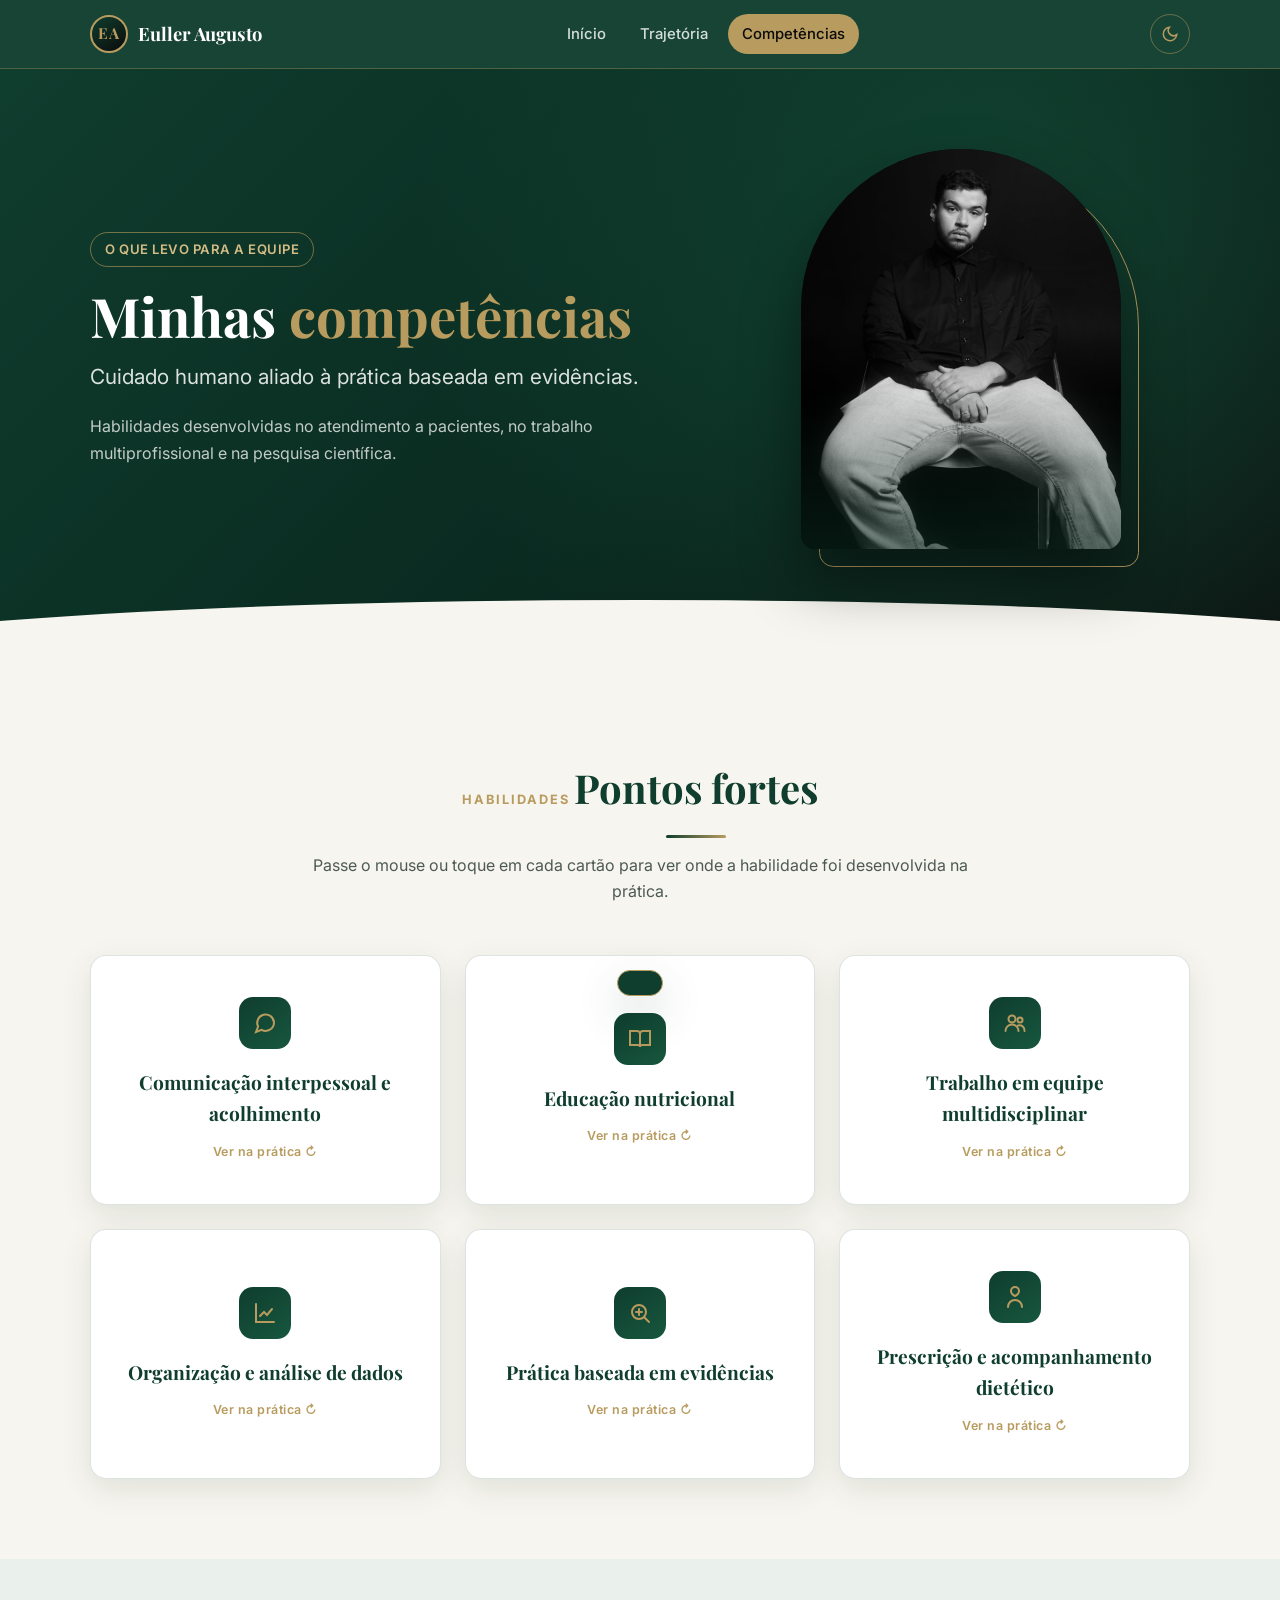
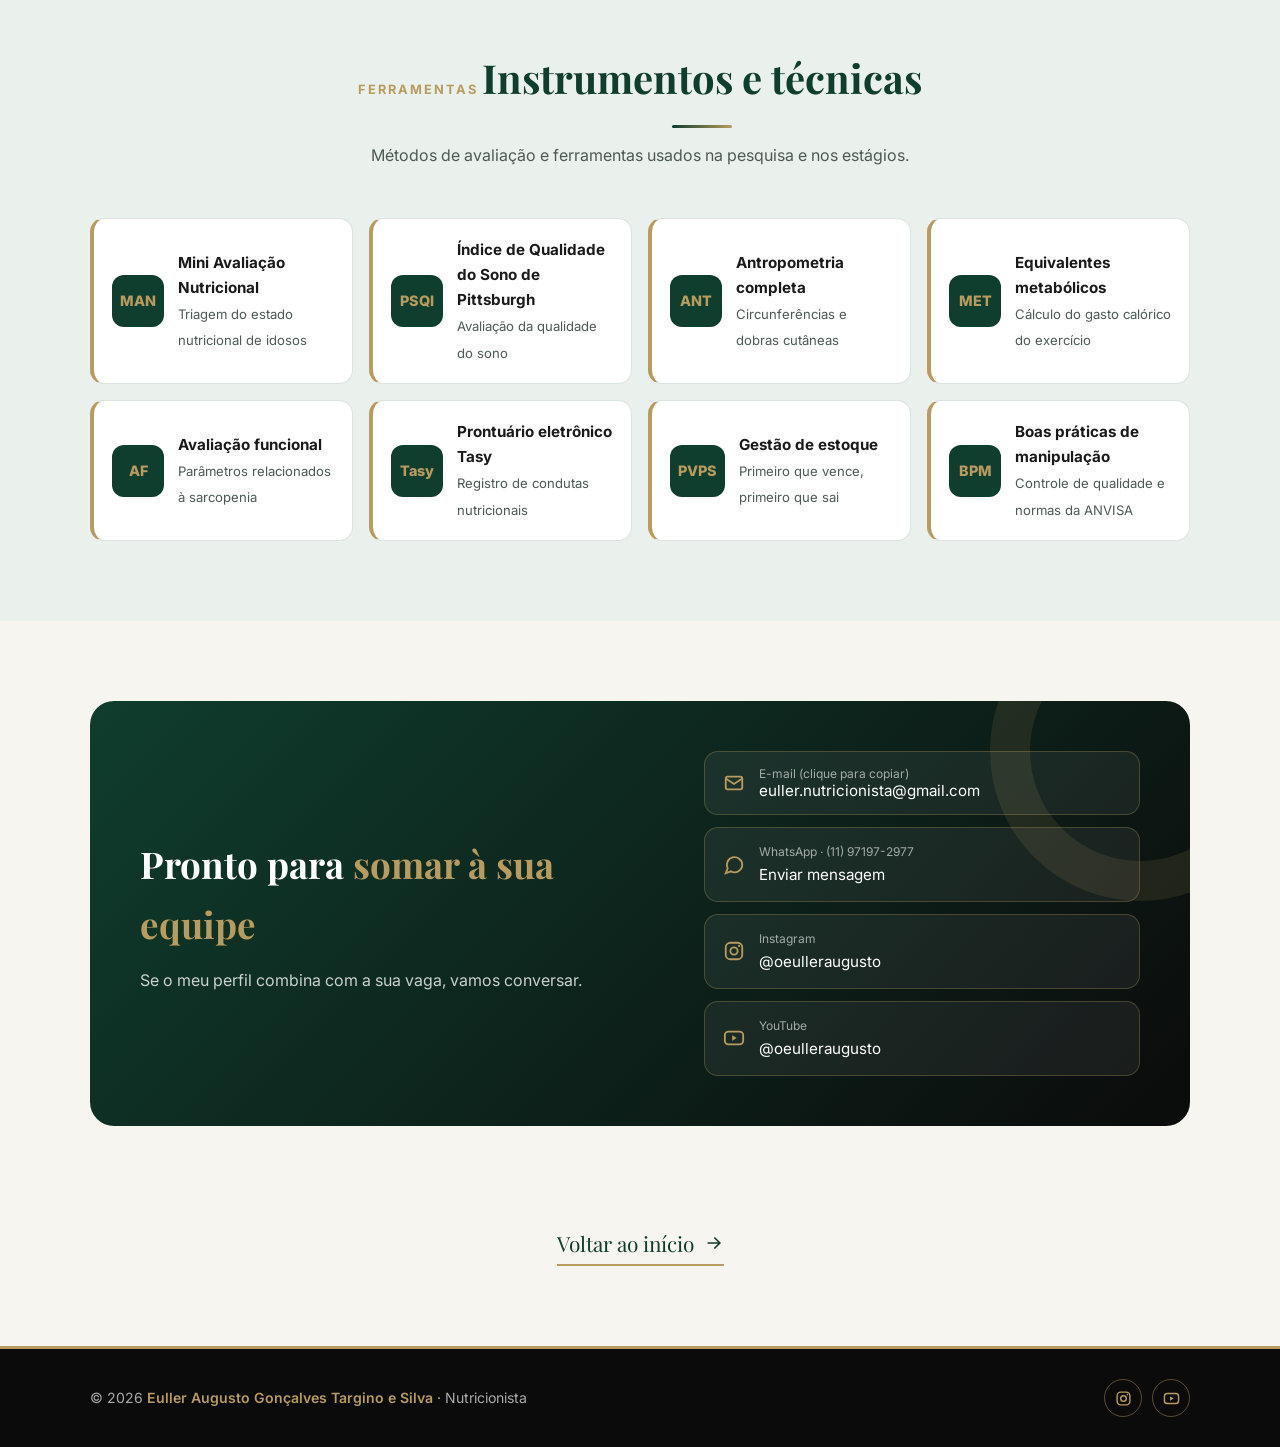
==== competencias.html @ 9a09b6b8 "versão1" ====
<!DOCTYPE html>
<html lang="pt-BR">
<head>
  <meta charset="UTF-8">
  <meta name="viewport" content="width=device-width, initial-scale=1.0, viewport-fit=cover">
  <title>Competências | Euller Augusto</title>
  <meta name="description" content="Habilidades, instrumentos e técnicas de avaliação nutricional de Euller Augusto, nutricionista.">
  <link rel="preconnect" href="https://fonts.googleapis.com">
  <link rel="preconnect" href="https://fonts.gstatic.com" crossorigin>
  <link href="https://fonts.googleapis.com/css2?family=Inter:wght@400;500;600;700;800&family=Playfair+Display:ital,wght@0,600;0,700;1,500&display=swap" rel="stylesheet">
  <link rel="stylesheet" href="style.css">
  <script src="script.js"></script>
</head>
<body data-pagina="competencias.html">
  <div class="progresso"></div>

  <!-- Navegação -->
  <header class="nav">
    <div class="container nav__conteudo">
      <a href="index.html" class="nav__marca">
        <div class="monograma">EA</div>
        <span>Euller Augusto</span>
      </a>
      <nav class="nav__links" aria-label="Páginas do currículo">
        <a href="index.html">Início</a>
        <a href="trajetoria.html">Trajetória</a>
        <a href="competencias.html">Competências</a>
      </nav>
      <div class="nav__acoes">
        <button class="botao-icone" data-tema aria-label="Alternar tema"></button>
        <button class="botao-icone menu-toggle" aria-label="Abrir menu" aria-expanded="false">
          <svg viewBox="0 0 24 24" fill="none" stroke="currentColor" stroke-width="2" stroke-linecap="round"><path d="M4 6h16M4 12h16M4 18h16"/></svg>
        </button>
      </div>
    </div>
  </header>

  <main>
    <section class="hero hero--interno">
      <div class="container hero__grade">
        <div>
          <span class="selo">O que levo para a equipe</span>
          <h1>Minhas <span>competências</span></h1>
          <p class="hero__cargo">Cuidado humano aliado à prática baseada em evidências.</p>
          <p class="hero__descricao">Habilidades desenvolvidas no atendimento a pacientes, no trabalho multiprofissional e na pesquisa científica.</p>
        </div>
        <div class="hero__visual">
          <div class="foto" data-inclinar>
            <img src="img/euller-competencias.jpg" alt="Retrato em preto e branco de Euller Augusto sentado, de camisa social" width="960" height="1200">
          </div>
        </div>
      </div>
    </section>

    <!-- Habilidades -->
    <section class="secao">
      <div class="container">
        <div class="secao__cabecalho revelar">
          <span class="secao__rotulo">Habilidades</span>
          <h2 class="secao__titulo">Pontos fortes</h2>
          <p class="secao__descricao">Passe o mouse ou toque em cada cartão para ver onde a habilidade foi desenvolvida na prática.</p>
        </div>

        <div class="grade-3">
          <div class="flip revelar">
            <div class="flip__interno">
              <div class="flip__face flip__frente">
                <div class="icone-redondo">
                  <svg viewBox="0 0 24 24" fill="none" stroke="currentColor" stroke-width="2" stroke-linecap="round"><path d="M21 11.5a8.4 8.4 0 0 1-12.4 7.4L3 21l2.1-5.4A8.4 8.4 0 1 1 21 11.5z"/></svg>
                </div>
                <h3>Comunicação interpessoal e acolhimento</h3>
                <span class="flip__dica">Ver na prática ↻</span>
              </div>
              <div class="flip__face flip__verso">
                <h4>Na prática</h4>
                <p>Atendimento voluntário a idosos em situação de vulnerabilidade e acompanhamento de pacientes nos estágios clínico, esportivo e de saúde coletiva.</p>
              </div>
            </div>
          </div>

          <div class="flip revelar" data-atraso="1">
            <div class="flip__interno">
              <div class="flip__face flip__frente">
                <div class="icone-redondo">
                  <svg viewBox="0 0 24 24" fill="none" stroke="currentColor" stroke-width="2" stroke-linecap="round"><path d="M2 4h7a3 3 0 0 1 3 3v13a2 2 0 0 0-2-2H2zM22 4h-7a3 3 0 0 0-3 3v13a2 2 0 0 1 2-2h8z"/></svg>
                </div>
                <h3>Educação nutricional</h3>
                <span class="flip__dica">Ver na prática ↻</span>
              </div>
              <div class="flip__face flip__verso">
                <h4>Na prática</h4>
                <p>Produção e apresentação de oficinas educativas para pacientes e colaboradores da Casa PROMOVE.</p>
              </div>
            </div>
          </div>

          <div class="flip revelar" data-atraso="2">
            <div class="flip__interno">
              <div class="flip__face flip__frente">
                <div class="icone-redondo">
                  <svg viewBox="0 0 24 24" fill="none" stroke="currentColor" stroke-width="2" stroke-linecap="round"><circle cx="9" cy="8" r="3.5"/><circle cx="17" cy="9" r="2.5"/><path d="M2.5 20a6.5 6.5 0 0 1 13 0M15 14.5a5 5 0 0 1 6.5 5.5"/></svg>
                </div>
                <h3>Trabalho em equipe multidisciplinar</h3>
                <span class="flip__dica">Ver na prática ↻</span>
              </div>
              <div class="flip__face flip__verso">
                <h4>Na prática</h4>
                <p>Visitas multiprofissionais no Hospital São Camilo e apresentações em congressos multiprofissionais.</p>
              </div>
            </div>
          </div>

          <div class="flip revelar">
            <div class="flip__interno">
              <div class="flip__face flip__frente">
                <div class="icone-redondo">
                  <svg viewBox="0 0 24 24" fill="none" stroke="currentColor" stroke-width="2" stroke-linecap="round"><path d="M3 3v18h18"/><path d="M7 15l4-4 3 3 5-6"/></svg>
                </div>
                <h3>Organização e análise de dados</h3>
                <span class="flip__dica">Ver na prática ↻</span>
              </div>
              <div class="flip__face flip__verso">
                <h4>Na prática</h4>
                <p>Coleta, organização e interpretação de dados clínicos e nutricionais na iniciação científica, além do registro de condutas na plataforma Tasy.</p>
              </div>
            </div>
          </div>

          <div class="flip revelar" data-atraso="1">
            <div class="flip__interno">
              <div class="flip__face flip__frente">
                <div class="icone-redondo">
                  <svg viewBox="0 0 24 24" fill="none" stroke="currentColor" stroke-width="2" stroke-linecap="round"><circle cx="11" cy="11" r="7"/><path d="M21 21l-4.3-4.3M8 11h6M11 8v6"/></svg>
                </div>
                <h3>Prática baseada em evidências</h3>
                <span class="flip__dica">Ver na prática ↻</span>
              </div>
              <div class="flip__face flip__verso">
                <h4>Na prática</h4>
                <p>Pesquisa sobre sarcopenia, sono e vitamina D, além de 45 horas de cursos de emagrecimento baseado em evidências.</p>
              </div>
            </div>
          </div>

          <div class="flip revelar" data-atraso="2">
            <div class="flip__interno">
              <div class="flip__face flip__frente">
                <div class="icone-redondo">
                  <svg viewBox="0 0 24 24" fill="none" stroke="currentColor" stroke-width="2" stroke-linecap="round"><path d="M12 2a4 4 0 0 1 4 4c0 3-4 5-4 5s-4-2-4-5a4 4 0 0 1 4-4z"/><path d="M5 22c0-4 3-7 7-7s7 3 7 7"/></svg>
                </div>
                <h3>Prescrição e acompanhamento dietético</h3>
                <span class="flip__dica">Ver na prática ↻</span>
              </div>
              <div class="flip__face flip__verso">
                <h4>Na prática</h4>
                <p>Prescrição dietética completa na nutrição esportiva e na saúde coletiva, e prescrição de suplementos na nutrição clínica.</p>
              </div>
            </div>
          </div>
        </div>
      </div>
    </section>

    <!-- Instrumentos e técnicas -->
    <section class="secao secao--alt">
      <div class="container">
        <div class="secao__cabecalho revelar">
          <span class="secao__rotulo">Ferramentas</span>
          <h2 class="secao__titulo">Instrumentos e técnicas</h2>
          <p class="secao__descricao">Métodos de avaliação e ferramentas usados na pesquisa e nos estágios.</p>
        </div>

        <div class="tecnicas">
          <div class="tecnica revelar">
            <span class="tecnica__sigla">MAN</span>
            <div><strong>Mini Avaliação Nutricional</strong><small>Triagem do estado nutricional de idosos</small></div>
          </div>
          <div class="tecnica revelar" data-atraso="1">
            <span class="tecnica__sigla">PSQI</span>
            <div><strong>Índice de Qualidade do Sono de Pittsburgh</strong><small>Avaliação da qualidade do sono</small></div>
          </div>
          <div class="tecnica revelar" data-atraso="2">
            <span class="tecnica__sigla">ANT</span>
            <div><strong>Antropometria completa</strong><small>Circunferências e dobras cutâneas</small></div>
          </div>
          <div class="tecnica revelar">
            <span class="tecnica__sigla">MET</span>
            <div><strong>Equivalentes metabólicos</strong><small>Cálculo do gasto calórico do exercício</small></div>
          </div>
          <div class="tecnica revelar" data-atraso="1">
            <span class="tecnica__sigla">AF</span>
            <div><strong>Avaliação funcional</strong><small>Parâmetros relacionados à sarcopenia</small></div>
          </div>
          <div class="tecnica revelar" data-atraso="2">
            <span class="tecnica__sigla">Tasy</span>
            <div><strong>Prontuário eletrônico Tasy</strong><small>Registro de condutas nutricionais</small></div>
          </div>
          <div class="tecnica revelar">
            <span class="tecnica__sigla">PVPS</span>
            <div><strong>Gestão de estoque</strong><small>Primeiro que vence, primeiro que sai</small></div>
          </div>
          <div class="tecnica revelar" data-atraso="1">
            <span class="tecnica__sigla">BPM</span>
            <div><strong>Boas práticas de manipulação</strong><small>Controle de qualidade e normas da ANVISA</small></div>
          </div>
        </div>
      </div>
    </section>

    <!-- Contato final -->
    <section class="secao">
      <div class="container">
        <div class="contato revelar">
          <div>
            <h2>Pronto para <span>somar à sua equipe</span></h2>
            <p>Se o meu perfil combina com a sua vaga, vamos conversar.</p>
          </div>
          <div class="contato__lista">
            <button class="contato__item" data-copiar="euller.nutricionista@gmail.com" data-rotulo="E-mail">
              <svg viewBox="0 0 24 24" fill="none" stroke="currentColor" stroke-width="2"><rect x="3" y="5" width="18" height="14" rx="2"/><path d="M3 7l9 6 9-6"/></svg>
              <span><small>E-mail (clique para copiar)</small>euller.nutricionista@gmail.com</span>
            </button>
            <a class="contato__item" href="https://wa.me/5511971972977" target="_blank" rel="noopener">
              <svg viewBox="0 0 24 24" fill="none" stroke="currentColor" stroke-width="2"><path d="M21 11.5a8.4 8.4 0 0 1-12.4 7.4L3 21l2.1-5.4A8.4 8.4 0 1 1 21 11.5z"/></svg>
              <span><small>WhatsApp · (11) 97197-2977</small>Enviar mensagem</span>
            </a>
            <a class="contato__item" href="https://www.instagram.com/oeulleraugusto/" target="_blank" rel="noopener">
              <svg viewBox="0 0 24 24" fill="none" stroke="currentColor" stroke-width="2"><rect x="3" y="3" width="18" height="18" rx="5"/><circle cx="12" cy="12" r="4"/><circle cx="17.5" cy="6.5" r="1.2" fill="currentColor" stroke="none"/></svg>
              <span><small>Instagram</small>@oeulleraugusto</span>
            </a>
            <a class="contato__item" href="https://www.youtube.com/@oeulleraugusto" target="_blank" rel="noopener">
              <svg viewBox="0 0 24 24" fill="none" stroke="currentColor" stroke-width="2"><rect x="2" y="5" width="20" height="14" rx="4"/><path d="M10 9l5 3-5 3z" fill="currentColor" stroke="none"/></svg>
              <span><small>YouTube</small>@oeulleraugusto</span>
            </a>
          </div>
        </div>
      </div>
    </section>

    <div class="proxima">
      <a href="index.html">Voltar ao início
        <svg viewBox="0 0 24 24" fill="none" stroke="currentColor" stroke-width="2" stroke-linecap="round"><path d="M5 12h14M13 6l6 6-6 6"/></svg>
      </a>
    </div>
  </main>

  <footer class="rodape">
    <div class="container rodape__conteudo">
      <span>© 2026 <strong>Euller Augusto Gonçalves Targino e Silva</strong> · Nutricionista</span>
      <span class="rodape__redes">
        <a href="https://www.instagram.com/oeulleraugusto/" target="_blank" rel="noopener" aria-label="Instagram"><svg viewBox="0 0 24 24" fill="none" stroke="currentColor" stroke-width="2"><rect x="3" y="3" width="18" height="18" rx="5"/><circle cx="12" cy="12" r="4"/><circle cx="17.5" cy="6.5" r="1.2" fill="currentColor" stroke="none"/></svg></a>
        <a href="https://www.youtube.com/@oeulleraugusto" target="_blank" rel="noopener" aria-label="YouTube"><svg viewBox="0 0 24 24" fill="none" stroke="currentColor" stroke-width="2"><rect x="2" y="5" width="20" height="14" rx="4"/><path d="M10 9l5 3-5 3z" fill="currentColor" stroke="none"/></svg></a>
      </span>
    </div>
  </footer>

  <button class="topo" aria-label="Voltar ao topo">
    <svg viewBox="0 0 24 24" fill="none" stroke="currentColor" stroke-width="2.5" stroke-linecap="round"><path d="M12 19V5M6 11l6-6 6 6"/></svg>
  </button>
  <div class="toast" role="status" aria-live="polite"></div>
</body>
</html>
---- style.css ----
/* ==========================================================
   Currículo – Euller Augusto | Nutricionista
   Paleta: verde escuro, branco, preto e dourado
   ========================================================== */

:root {
  --verde: #0f3d2e;
  --verde-profundo: #0a2a20;
  --verde-medio: #17573f;
  --verde-claro: #eaf0ec;
  --dourado: #b89b5e;
  --dourado-claro: #d4bc85;
  --preto: #0b0b0b;
  --branco: #ffffff;

  --bg: #f7f5ef;
  --bg-alt: #ffffff;
  --texto: #1a1a1a;
  --texto-suave: #4d5a54;
  --borda: rgba(15, 61, 46, 0.14);
  --card: #ffffff;
  --sombra: 0 10px 30px rgba(15, 61, 46, 0.10);
  --sombra-forte: 0 18px 45px rgba(15, 61, 46, 0.20);

  /* cores que mudam com o tema */
  --titulo: #0f3d2e;
  --destaque: #0f3d2e;
  --numero: #0f3d2e;
  --rede-texto: #0f3d2e;
  --rede-icone: #0f3d2e;
  --ok-bg: rgba(15, 61, 46, 0.12);
  --ok-fg: #0f3d2e;
  --andamento-fg: #7a6331;

  --raio: 16px;
  --fonte-titulo: "Playfair Display", Georgia, serif;
  --fonte-texto: "Inter", system-ui, -apple-system, "Segoe UI", sans-serif;
  --transicao: 0.35s cubic-bezier(0.4, 0, 0.2, 1);
}

/* Tema escuro pela preferência do sistema (quando ninguém escolheu um tema) */
@media (prefers-color-scheme: dark) {
  :root:not([data-theme="light"]) {
    --bg: #0b0b0b;
    --bg-alt: #111614;
    --texto: #f2f2f0;
    --texto-suave: #b7c2bc;
    --borda: rgba(184, 155, 94, 0.22);
    --card: #121a17;
    --verde-claro: #16241f;
    --sombra: 0 10px 30px rgba(0, 0, 0, 0.45);
    --sombra-forte: 0 18px 45px rgba(0, 0, 0, 0.6);
    --titulo: #ffffff;
    --destaque: #d4bc85;
    --numero: #b89b5e;
    --rede-texto: #f2f2f0;
    --rede-icone: #d4bc85;
    --ok-bg: rgba(74, 222, 128, 0.12);
    --ok-fg: #86efac;
    --andamento-fg: #d4bc85;
    color-scheme: dark;
  }
}

/* Tema escuro escolhido no botão (mesmos valores) */
:root[data-theme="dark"] {
  --bg: #0b0b0b;
  --bg-alt: #111614;
  --texto: #f2f2f0;
  --texto-suave: #b7c2bc;
  --borda: rgba(184, 155, 94, 0.22);
  --card: #121a17;
  --verde-claro: #16241f;
  --sombra: 0 10px 30px rgba(0, 0, 0, 0.45);
  --sombra-forte: 0 18px 45px rgba(0, 0, 0, 0.6);
  --titulo: #ffffff;
  --destaque: #d4bc85;
  --numero: #b89b5e;
  --rede-texto: #f2f2f0;
  --rede-icone: #d4bc85;
  --ok-bg: rgba(74, 222, 128, 0.12);
  --ok-fg: #86efac;
  --andamento-fg: #d4bc85;
  color-scheme: dark;
}

*,
*::before,
*::after {
  box-sizing: border-box;
  margin: 0;
  padding: 0;
}

html {
  scroll-behavior: smooth;
}

body {
  font-family: var(--fonte-texto);
  background: var(--bg);
  color: var(--texto);
  line-height: 1.65;
  overflow-x: hidden;
  transition: background var(--transicao), color var(--transicao);
  animation: entrarPagina 0.6s ease;
}

body.saindo {
  animation: sairPagina 0.35s ease forwards;
}

/* Entrada suave sem esconder o conteúdo */
@keyframes entrarPagina {
  from { transform: translateY(10px); }
  to   { transform: none; }
}

@keyframes sairPagina {
  to { opacity: 0; transform: translateY(-12px); }
}

a { color: inherit; text-decoration: none; }
ul { list-style: none; }

.container {
  width: min(1100px, 100% - 32px);
  margin-inline: auto;
}

/* ---------- Barra de progresso de rolagem ---------- */
.progresso {
  position: fixed;
  top: 0;
  left: 0;
  height: 3px;
  width: 0;
  background: linear-gradient(90deg, var(--dourado), var(--dourado-claro));
  z-index: 1001;
}

/* ---------- Navegação ---------- */
.nav {
  position: sticky;
  top: env(safe-area-inset-top, 0px);
  z-index: 1000;
  background: rgba(15, 61, 46, 0.96);
  backdrop-filter: blur(10px);
  border-bottom: 1px solid rgba(184, 155, 94, 0.35);
  transition: box-shadow var(--transicao);
}

.nav.rolando { box-shadow: 0 6px 24px rgba(0, 0, 0, 0.25); }

.nav__conteudo {
  display: flex;
  align-items: center;
  justify-content: space-between;
  height: 68px;
}

.nav__marca {
  display: flex;
  align-items: center;
  gap: 10px;
  color: var(--branco);
  font-family: var(--fonte-titulo);
  font-size: 1.15rem;
  font-weight: 700;
}

.nav__marca .monograma {
  width: 38px;
  height: 38px;
  font-size: 0.95rem;
}

.nav__links {
  display: flex;
  gap: 6px;
  align-items: center;
}

.nav__links a {
  position: relative;
  color: rgba(255, 255, 255, 0.82);
  padding: 8px 14px;
  border-radius: 999px;
  font-size: 0.93rem;
  font-weight: 500;
  transition: color var(--transicao), background var(--transicao);
}

.nav__links a:hover { color: var(--branco); background: rgba(255, 255, 255, 0.08); }

.nav__links a.ativo {
  color: var(--preto);
  background: var(--dourado);
}

.nav__acoes { display: flex; align-items: center; gap: 8px; }

.botao-icone {
  width: 40px;
  height: 40px;
  border-radius: 50%;
  border: 1px solid rgba(184, 155, 94, 0.5);
  background: transparent;
  color: var(--dourado);
  cursor: pointer;
  display: grid;
  place-items: center;
  transition: background var(--transicao), transform var(--transicao);
}

.botao-icone:hover { background: rgba(184, 155, 94, 0.15); transform: rotate(15deg); }
.botao-icone svg { width: 18px; height: 18px; }

.menu-toggle { display: none; }

/* ---------- Monograma (substitui foto) ---------- */
.monograma {
  display: grid;
  place-items: center;
  border-radius: 50%;
  background: linear-gradient(145deg, var(--verde), var(--preto));
  color: var(--dourado);
  border: 2px solid var(--dourado);
  font-family: var(--fonte-titulo);
  font-weight: 700;
  letter-spacing: 1px;
}

/* ---------- Hero ---------- */
.hero {
  position: relative;
  background:
    radial-gradient(circle at 80% 30%, rgba(23, 87, 63, 0.55), transparent 55%),
    linear-gradient(135deg, var(--verde) 0%, var(--verde-profundo) 55%, var(--preto) 100%);
  color: var(--branco);
  padding: 80px 0 120px;
  overflow: hidden;
}

.hero::after {
  content: "";
  position: absolute;
  inset: auto 0 -1px 0;
  height: 70px;
  background: var(--bg);
  clip-path: ellipse(70% 100% at 50% 100%);
  transition: background var(--transicao);
}

.hero__grade {
  display: grid;
  grid-template-columns: 1.4fr 1fr;
  align-items: center;
  gap: 48px;
  position: relative;
  z-index: 1;
}

.selo {
  display: inline-flex;
  align-items: center;
  gap: 8px;
  padding: 6px 14px;
  border: 1px solid rgba(184, 155, 94, 0.6);
  border-radius: 999px;
  color: var(--dourado-claro);
  font-size: 0.82rem;
  font-weight: 600;
  letter-spacing: 0.5px;
  text-transform: uppercase;
}

.selo .ponto {
  width: 8px;
  height: 8px;
  border-radius: 50%;
  background: #4ade80;
  box-shadow: 0 0 0 0 rgba(74, 222, 128, 0.7);
  animation: pulsar 2s infinite;
}

@keyframes pulsar {
  0%   { box-shadow: 0 0 0 0 rgba(74, 222, 128, 0.7); }
  70%  { box-shadow: 0 0 0 10px rgba(74, 222, 128, 0); }
  100% { box-shadow: 0 0 0 0 rgba(74, 222, 128, 0); }
}

.hero h1 {
  font-family: var(--fonte-titulo);
  font-size: clamp(2.1rem, 5vw, 3.4rem);
  line-height: 1.15;
  margin: 18px 0 12px;
}

.hero h1 span { color: var(--dourado); }

.hero__cargo {
  font-size: clamp(1.05rem, 2.2vw, 1.3rem);
  color: rgba(255, 255, 255, 0.85);
  min-height: 1.8em;
}

.digitando {
  color: var(--dourado-claro);
  font-weight: 600;
  border-right: 2px solid var(--dourado);
  padding-right: 4px;
  animation: cursor 0.8s step-end infinite;
}

@keyframes cursor { 50% { border-color: transparent; } }

.hero__local {
  display: flex;
  align-items: center;
  gap: 8px;
  margin-top: 14px;
  color: rgba(255, 255, 255, 0.7);
  font-size: 0.95rem;
}

.hero__local svg { width: 16px; height: 16px; color: var(--dourado); }

.hero__botoes {
  display: flex;
  flex-wrap: wrap;
  gap: 12px;
  margin-top: 30px;
}

.botao {
  display: inline-flex;
  align-items: center;
  gap: 8px;
  padding: 13px 24px;
  border-radius: 999px;
  font-weight: 600;
  font-size: 0.95rem;
  cursor: pointer;
  border: 2px solid transparent;
  transition: transform var(--transicao), box-shadow var(--transicao), background var(--transicao), color var(--transicao);
  font-family: inherit;
}

.botao svg { width: 18px; height: 18px; }

.botao--dourado {
  background: var(--dourado);
  color: var(--preto);
}

.botao--dourado:hover {
  transform: translateY(-3px);
  box-shadow: 0 10px 25px rgba(184, 155, 94, 0.45);
  background: var(--dourado-claro);
}

.botao--contorno {
  border-color: rgba(255, 255, 255, 0.6);
  color: var(--branco);
  background: transparent;
}

.botao--contorno:hover {
  border-color: var(--dourado);
  color: var(--dourado);
  transform: translateY(-3px);
}

.botao--verde {
  background: var(--verde);
  color: var(--branco);
}

.botao--verde:hover {
  background: var(--verde-medio);
  transform: translateY(-3px);
  box-shadow: var(--sombra-forte);
}

.hero__visual {
  display: grid;
  place-items: center;
  position: relative;
}

/* ---------- Fotos ---------- */
.foto {
  position: relative;
  width: min(100%, 380px);
  aspect-ratio: 4 / 5;
  transform-style: preserve-3d;
  transition: transform 0.25s ease-out;
}

/* Moldura deslocada atrás da foto */
.foto::before {
  content: "";
  position: absolute;
  inset: 0;
  transform: translate(18px, 18px);
  border: 1px solid var(--dourado);
  border-radius: 200px 200px 18px 18px;
  transition: transform var(--transicao);
}

.foto:hover::before { transform: translate(10px, 10px); }

.foto img {
  position: relative;
  display: block;
  width: 100%;
  height: 100%;
  object-fit: cover;
  object-position: center top;
  border-radius: 200px 200px 18px 18px;
  box-shadow: 0 30px 60px rgba(0, 0, 0, 0.45);
  background: var(--preto);
}

/* Degradê verde sutil na base da foto */
.foto::after {
  content: "";
  position: absolute;
  inset: 0;
  border-radius: 200px 200px 18px 18px;
  background: linear-gradient(180deg, transparent 60%, rgba(10, 42, 32, 0.55) 100%);
  pointer-events: none;
}

.foto__selo {
  position: absolute;
  z-index: 2;
  display: flex;
  align-items: center;
  gap: 10px;
  padding: 10px 14px;
  border-radius: 12px;
  background: rgba(255, 255, 255, 0.96);
  color: var(--verde);
  font-size: 0.8rem;
  font-weight: 600;
  line-height: 1.3;
  box-shadow: 0 12px 30px rgba(0, 0, 0, 0.3);
  animation: flutuar 6s ease-in-out infinite;
  text-align: left;
}

.foto__selo strong { display: block; font-size: 0.88rem; color: var(--preto); }

.foto__selo-icone {
  width: 34px;
  height: 34px;
  border-radius: 10px;
  background: var(--verde);
  color: var(--dourado-claro);
  display: grid;
  place-items: center;
  flex-shrink: 0;
}

.foto__selo-icone svg { width: 18px; height: 18px; }

.foto__selo--a { left: -34px; bottom: 70px; }
.foto__selo--b { right: -26px; top: 70px; animation-delay: -3s; }

@keyframes flutuar {
  0%, 100% { transform: translateY(0); }
  50% { transform: translateY(-10px); }
}

/* ---------- Redes sociais ---------- */
.redes {
  display: flex;
  flex-wrap: wrap;
  gap: 10px;
  margin-top: 22px;
}

.rede {
  display: inline-flex;
  align-items: center;
  gap: 8px;
  padding: 8px 16px 8px 8px;
  border-radius: 999px;
  border: 1px solid rgba(255, 255, 255, 0.22);
  color: var(--branco);
  font-size: 0.88rem;
  font-weight: 600;
  transition: background var(--transicao), border-color var(--transicao), transform var(--transicao);
}

.rede__icone {
  width: 32px;
  height: 32px;
  border-radius: 50%;
  display: grid;
  place-items: center;
  background: rgba(255, 255, 255, 0.1);
  transition: background var(--transicao), color var(--transicao);
}

.rede__icone svg { width: 17px; height: 17px; }

.rede:hover {
  transform: translateY(-3px);
  border-color: var(--dourado);
  background: rgba(255, 255, 255, 0.06);
}

.rede:hover .rede__icone { background: var(--dourado); color: var(--preto); }

/* Versão para fundos claros */
.redes--claro .rede { color: var(--verde); border-color: var(--borda); background: var(--card); }
.redes--claro .rede__icone { background: var(--verde-claro); color: var(--verde); }
.redes--claro .rede { color: var(--rede-texto); }
.redes--claro .rede__icone { color: var(--rede-icone); }

/* ---------- Sobre (foto + texto) ---------- */
.sobre {
  display: grid;
  grid-template-columns: 0.9fr 1.3fr;
  gap: 60px;
  align-items: center;
}

.sobre .foto { width: min(100%, 400px); margin-inline: auto; }

.sobre__texto p {
  color: var(--texto-suave);
  margin-bottom: 16px;
  font-size: 1.02rem;
}

.sobre__texto p strong { color: var(--texto); }

.sobre__texto .secao__rotulo { display: block; margin-bottom: 6px; }

.titulo-esquerda {
  font-family: var(--fonte-titulo);
  font-size: clamp(1.8rem, 4vw, 2.4rem);
  color: var(--verde);
  line-height: 1.2;
  margin-bottom: 20px;
}

.titulo-esquerda { color: var(--titulo); }

/* ---------- Hero das páginas internas ---------- */
.hero--interno .hero__grade { grid-template-columns: 1.3fr 1fr; }
.hero--interno .foto { width: min(100%, 320px); }
.hero--interno p.hero__descricao { color: rgba(255, 255, 255, 0.75); margin-top: 16px; max-width: 520px; }

/* ---------- Seções ---------- */
.secao { padding: 80px 0; }
.secao--alt { background: var(--verde-claro); transition: background var(--transicao); }

.secao__cabecalho {
  text-align: center;
  max-width: 680px;
  margin: 0 auto 50px;
}

.secao__rotulo {
  color: var(--dourado);
  font-weight: 700;
  font-size: 0.8rem;
  letter-spacing: 2px;
  text-transform: uppercase;
}

.secao__titulo {
  font-family: var(--fonte-titulo);
  font-size: clamp(1.8rem, 4vw, 2.5rem);
  color: var(--verde);
  margin-top: 6px;
  position: relative;
  display: inline-block;
}

.secao__titulo { color: var(--titulo); }

.secao__titulo::after {
  content: "";
  display: block;
  width: 60px;
  height: 3px;
  margin: 14px auto 0;
  background: linear-gradient(90deg, var(--verde), var(--dourado));
  border-radius: 3px;
}

.secao__descricao {
  color: var(--texto-suave);
  margin-top: 14px;
}

/* ---------- Cards genéricos ---------- */
.card {
  background: var(--card);
  border: 1px solid var(--borda);
  border-radius: var(--raio);
  padding: 30px;
  box-shadow: var(--sombra);
  transition: transform var(--transicao), box-shadow var(--transicao), border-color var(--transicao), background var(--transicao);
}

.card:hover {
  transform: translateY(-6px);
  box-shadow: var(--sombra-forte);
  border-color: var(--dourado);
}

.card h3 {
  font-family: var(--fonte-titulo);
  color: var(--verde);
  font-size: 1.35rem;
  margin-bottom: 12px;
}

.card h3 { color: var(--destaque); }

.card p { color: var(--texto-suave); }

.icone-redondo {
  width: 52px;
  height: 52px;
  border-radius: 14px;
  display: grid;
  place-items: center;
  background: linear-gradient(145deg, var(--verde), var(--verde-medio));
  color: var(--dourado);
  margin-bottom: 18px;
}

.icone-redondo svg { width: 24px; height: 24px; }

.grade-2 {
  display: grid;
  grid-template-columns: repeat(2, 1fr);
  gap: 24px;
}

.grade-3 {
  display: grid;
  grid-template-columns: repeat(3, 1fr);
  gap: 24px;
}

/* ---------- Números (contadores) ---------- */
.numeros {
  display: grid;
  grid-template-columns: repeat(4, 1fr);
  gap: 20px;
  margin-top: -60px;
  position: relative;
  z-index: 2;
}

.numero {
  background: var(--card);
  border: 1px solid var(--borda);
  border-top: 3px solid var(--dourado);
  border-radius: var(--raio);
  padding: 26px 18px;
  text-align: center;
  box-shadow: var(--sombra);
  transition: transform var(--transicao), background var(--transicao);
}

.numero:hover { transform: translateY(-6px); }

.numero__valor {
  font-family: var(--fonte-titulo);
  font-size: 2.4rem;
  font-weight: 700;
  color: var(--verde);
  line-height: 1;
}

.numero__valor { color: var(--numero); }

.numero__valor small { font-size: 1.2rem; color: var(--dourado); }

.numero__rotulo {
  margin-top: 8px;
  color: var(--texto-suave);
  font-size: 0.9rem;
}

/* ---------- Áreas de interesse (chips) ---------- */
.chips {
  display: flex;
  flex-wrap: wrap;
  gap: 10px;
  margin-top: 20px;
}

.chip {
  padding: 7px 16px;
  border-radius: 999px;
  border: 1px solid var(--dourado);
  color: var(--verde);
  font-size: 0.88rem;
  font-weight: 600;
  background: rgba(184, 155, 94, 0.08);
  transition: background var(--transicao), color var(--transicao), transform var(--transicao);
  cursor: default;
}

.chip { color: var(--destaque); }

.chip:hover {
  background: var(--dourado);
  color: var(--preto);
  transform: scale(1.06);
}

/* ---------- Contato ---------- */
.contato {
  background: linear-gradient(135deg, var(--verde), var(--preto));
  color: var(--branco);
  border-radius: 24px;
  padding: 50px;
  display: grid;
  grid-template-columns: 1.2fr 1fr;
  gap: 40px;
  align-items: center;
  position: relative;
  overflow: hidden;
}

.contato::before {
  content: "";
  position: absolute;
  width: 300px;
  height: 300px;
  right: -100px;
  top: -100px;
  border-radius: 50%;
  border: 40px solid rgba(184, 155, 94, 0.12);
}

.contato h2 {
  font-family: var(--fonte-titulo);
  font-size: clamp(1.7rem, 3.5vw, 2.3rem);
  margin-bottom: 12px;
}

.contato h2 span { color: var(--dourado); }
.contato p { color: rgba(255, 255, 255, 0.78); }

.contato__lista { display: grid; gap: 12px; position: relative; z-index: 1; }

.contato__item {
  display: flex;
  align-items: center;
  gap: 14px;
  padding: 14px 18px;
  border-radius: 14px;
  background: rgba(255, 255, 255, 0.06);
  border: 1px solid rgba(184, 155, 94, 0.3);
  cursor: pointer;
  transition: background var(--transicao), transform var(--transicao), border-color var(--transicao);
  color: var(--branco);
  font-family: inherit;
  font-size: 0.95rem;
  text-align: left;
  width: 100%;
  min-width: 0;
}

.contato__item:hover {
  background: rgba(184, 155, 94, 0.15);
  border-color: var(--dourado);
  transform: translateX(6px);
}

.contato__item svg { width: 22px; height: 22px; color: var(--dourado); flex-shrink: 0; }
.contato__item small { display: block; color: rgba(255, 255, 255, 0.6); font-size: 0.75rem; }
.contato__item span { overflow-wrap: anywhere; }

/* ---------- Linha do tempo ---------- */
.linha-tempo {
  position: relative;
  max-width: 900px;
  margin: 0 auto;
}

.linha-tempo::before {
  content: "";
  position: absolute;
  left: 50%;
  top: 0;
  bottom: 0;
  width: 3px;
  transform: translateX(-50%);
  background: var(--borda);
  border-radius: 3px;
}

.linha-tempo__preenchimento {
  position: absolute;
  left: 50%;
  top: 0;
  width: 3px;
  height: 0;
  transform: translateX(-50%);
  background: linear-gradient(var(--verde), var(--dourado));
  border-radius: 3px;
}

.evento {
  position: relative;
  width: 50%;
  padding: 0 40px 40px 0;
}

.evento.direita { margin-left: 50%; padding: 0 0 40px 40px; }

.evento__marcador {
  position: absolute;
  top: 26px;
  right: -11px;
  width: 22px;
  height: 22px;
  border-radius: 50%;
  background: var(--bg);
  border: 4px solid var(--dourado);
  z-index: 1;
  transition: background var(--transicao), transform var(--transicao);
}

.evento.direita .evento__marcador { right: auto; left: -11px; }
.evento:hover .evento__marcador { background: var(--dourado); transform: scale(1.25); }

.evento .card { padding: 24px; cursor: pointer; }

.evento__topo {
  display: flex;
  justify-content: space-between;
  align-items: flex-start;
  gap: 12px;
}

.evento__tag {
  display: inline-block;
  padding: 3px 12px;
  border-radius: 999px;
  background: var(--verde);
  color: var(--dourado-claro);
  font-size: 0.75rem;
  font-weight: 700;
  letter-spacing: 0.5px;
  text-transform: uppercase;
  margin-bottom: 10px;
}

.evento h3 { font-size: 1.2rem; margin-bottom: 4px; }

.evento__local {
  color: var(--texto-suave);
  font-size: 0.9rem;
  font-weight: 500;
}

.evento__seta {
  flex-shrink: 0;
  width: 32px;
  height: 32px;
  border-radius: 50%;
  border: 1px solid var(--dourado);
  color: var(--dourado);
  display: grid;
  place-items: center;
  transition: transform var(--transicao), background var(--transicao), color var(--transicao);
}

.evento__seta svg { width: 16px; height: 16px; }

.evento.aberto .evento__seta {
  transform: rotate(180deg);
  background: var(--dourado);
  color: var(--preto);
}

.evento__detalhes {
  display: grid;
  grid-template-rows: 0fr;
  transition: grid-template-rows 0.45s ease;
}

.evento.aberto .evento__detalhes { grid-template-rows: 1fr; }

.evento__detalhes > div { overflow: hidden; }

.evento__detalhes ul { padding-top: 16px; display: grid; gap: 8px; }

.evento__detalhes li {
  position: relative;
  padding-left: 22px;
  color: var(--texto-suave);
  font-size: 0.93rem;
}

.evento__detalhes li::before {
  content: "";
  position: absolute;
  left: 0;
  top: 0.6em;
  width: 8px;
  height: 8px;
  border-radius: 2px;
  background: var(--dourado);
  transform: rotate(45deg);
}

/* ---------- Filtros ---------- */
.filtros {
  display: flex;
  flex-wrap: wrap;
  justify-content: center;
  gap: 10px;
  margin-bottom: 40px;
}

.filtro {
  padding: 9px 20px;
  border-radius: 999px;
  border: 1px solid var(--borda);
  background: var(--card);
  color: var(--texto);
  font-family: inherit;
  font-weight: 600;
  font-size: 0.9rem;
  cursor: pointer;
  transition: all var(--transicao);
}

.filtro:hover { border-color: var(--dourado); }

.filtro.ativo {
  background: var(--verde);
  color: var(--dourado-claro);
  border-color: var(--verde);
}

.evento.oculto { display: none; }

/* ---------- Formação / cursos ---------- */
.formacao__status {
  display: inline-flex;
  align-items: center;
  gap: 6px;
  margin-top: 14px;
  padding: 4px 12px;
  border-radius: 999px;
  font-size: 0.8rem;
  font-weight: 700;
}

.formacao__status--ok { background: var(--ok-bg); color: var(--ok-fg); }
.formacao__status--andamento { background: rgba(184, 155, 94, 0.18); color: var(--andamento-fg); }



.curso {
  display: flex;
  gap: 20px;
  align-items: center;
}

.curso__horas {
  flex-shrink: 0;
  width: 84px;
  height: 84px;
  border-radius: 50%;
  display: grid;
  place-items: center;
  text-align: center;
  font-family: var(--fonte-titulo);
  font-weight: 700;
  font-size: 1.6rem;
  color: var(--dourado);
  background: conic-gradient(var(--dourado) var(--pct, 0%), var(--borda) 0);
  position: relative;
  line-height: 1;
}

.curso__horas::before {
  content: "";
  position: absolute;
  inset: 6px;
  border-radius: 50%;
  background: var(--card);
}

.curso__horas span { position: relative; }
.curso__horas small { display: block; font-size: 0.7rem; font-family: var(--fonte-texto); color: var(--texto-suave); }

.curso h3 { font-size: 1.1rem; margin-bottom: 6px; }
.curso p { font-size: 0.9rem; }

/* ---------- Competências (cartões que viram) ---------- */
.flip {
  perspective: 1200px;
  min-height: 250px;
  cursor: pointer;
}

.flip__interno {
  position: relative;
  width: 100%;
  height: 100%;
  min-height: 250px;
  transition: transform 0.7s cubic-bezier(0.4, 0.2, 0.2, 1);
  transform-style: preserve-3d;
}

.flip.virado .flip__interno { transform: rotateY(180deg); }

@media (hover: hover) {
  .flip:hover .flip__interno { transform: rotateY(180deg); }
}

.flip__face {
  position: absolute;
  inset: 0;
  backface-visibility: hidden;
  -webkit-backface-visibility: hidden;
  border-radius: var(--raio);
  padding: 28px;
  display: flex;
  flex-direction: column;
  justify-content: center;
}

.flip__frente {
  background: var(--card);
  border: 1px solid var(--borda);
  box-shadow: var(--sombra);
  align-items: center;
  text-align: center;
}

.flip__frente h3 {
  font-family: var(--fonte-titulo);
  color: var(--verde);
  font-size: 1.2rem;
}

.flip__frente h3 { color: var(--destaque); }

.flip__frente .icone-redondo { margin-inline: auto; }

.flip__dica {
  margin-top: 12px;
  font-size: 0.78rem;
  color: var(--dourado);
  font-weight: 600;
  letter-spacing: 0.5px;
}

.flip__verso {
  background: linear-gradient(145deg, var(--verde), var(--preto));
  color: var(--branco);
  transform: rotateY(180deg);
  border: 1px solid var(--dourado);
}

.flip__verso h4 {
  color: var(--dourado);
  font-family: var(--fonte-titulo);
  font-size: 1.05rem;
  margin-bottom: 10px;
}

.flip__verso p { font-size: 0.9rem; color: rgba(255, 255, 255, 0.85); }

/* ---------- Instrumentos / técnicas ---------- */
.tecnicas {
  display: grid;
  grid-template-columns: repeat(auto-fit, minmax(220px, 1fr));
  gap: 16px;
}

.tecnica {
  display: flex;
  align-items: center;
  gap: 14px;
  padding: 18px;
  border-radius: 14px;
  background: var(--card);
  border: 1px solid var(--borda);
  border-left: 4px solid var(--dourado);
  transition: transform var(--transicao), box-shadow var(--transicao), background var(--transicao);
  position: relative;
}

.tecnica:hover { transform: translateX(6px); box-shadow: var(--sombra); }

.tecnica__sigla {
  flex-shrink: 0;
  min-width: 52px;
  height: 52px;
  padding: 0 8px;
  border-radius: 12px;
  display: grid;
  place-items: center;
  background: var(--verde);
  color: var(--dourado);
  font-weight: 800;
  font-size: 0.9rem;
}

.tecnica strong { display: block; font-size: 0.95rem; }
.tecnica small { color: var(--texto-suave); font-size: 0.82rem; }

/* ---------- Citação / objetivo ---------- */
.citacao {
  position: relative;
  max-width: 820px;
  margin: 0 auto;
  text-align: center;
  font-family: var(--fonte-titulo);
  font-size: clamp(1.2rem, 2.6vw, 1.6rem);
  font-style: italic;
  line-height: 1.6;
  color: var(--verde);
}

.citacao { color: var(--titulo); }

.citacao::before {
  content: "\201C";
  display: block;
  font-size: 5rem;
  line-height: 0.6;
  color: var(--dourado);
  margin-bottom: 10px;
}

/* ---------- Próxima página ---------- */
.proxima {
  text-align: center;
  padding: 20px 0 80px;
}

.proxima a {
  display: inline-flex;
  align-items: center;
  gap: 10px;
  font-family: var(--fonte-titulo);
  font-size: 1.3rem;
  color: var(--verde);
  border-bottom: 2px solid var(--dourado);
  padding-bottom: 4px;
  transition: gap var(--transicao), color var(--transicao);
}

.proxima a { color: var(--destaque); }
.proxima a:hover { gap: 18px; }
.proxima svg { width: 20px; height: 20px; }

/* ---------- Rodapé ---------- */
.rodape {
  background: var(--preto);
  color: rgba(255, 255, 255, 0.65);
  padding: 30px 0;
  text-align: center;
  font-size: 0.88rem;
  border-top: 3px solid var(--dourado);
}

.rodape strong { color: var(--dourado); font-weight: 600; }

.rodape__conteudo {
  display: flex;
  flex-wrap: wrap;
  align-items: center;
  justify-content: space-between;
  gap: 14px;
}

.rodape__redes { display: flex; gap: 10px; margin-inline: auto 0; }

.rodape__redes a {
  width: 38px;
  height: 38px;
  border-radius: 50%;
  border: 1px solid rgba(184, 155, 94, 0.45);
  color: var(--dourado);
  display: grid;
  place-items: center;
  transition: background var(--transicao), color var(--transicao), transform var(--transicao);
}

.rodape__redes a:hover { background: var(--dourado); color: var(--preto); transform: translateY(-3px); }
.rodape__redes svg { width: 17px; height: 17px; }

@media (max-width: 720px) {
  .rodape__conteudo { flex-direction: column; justify-content: center; }
  .rodape__redes { margin-inline: auto; }
}

/* ---------- Toast ---------- */
.toast {
  position: fixed;
  bottom: 24px;
  left: 50%;
  transform: translate(-50%, 120px);
  background: var(--verde);
  color: var(--branco);
  border: 1px solid var(--dourado);
  padding: 12px 22px;
  border-radius: 999px;
  font-weight: 600;
  font-size: 0.92rem;
  box-shadow: var(--sombra-forte);
  z-index: 2000;
  transition: transform 0.4s cubic-bezier(0.2, 1.4, 0.4, 1);
  max-width: calc(100% - 32px);
  text-align: center;
}

.toast.visivel { transform: translate(-50%, 0); }

/* ---------- Voltar ao topo ---------- */
.topo {
  position: fixed;
  right: 20px;
  bottom: 20px;
  width: 48px;
  height: 48px;
  border-radius: 50%;
  border: none;
  background: var(--dourado);
  color: var(--preto);
  cursor: pointer;
  display: grid;
  place-items: center;
  box-shadow: var(--sombra-forte);
  opacity: 0;
  pointer-events: none;
  transform: translateY(20px);
  transition: opacity var(--transicao), transform var(--transicao);
  z-index: 999;
}

.topo.visivel { opacity: 1; pointer-events: auto; transform: none; }
.topo:hover { transform: translateY(-4px); }
.topo svg { width: 20px; height: 20px; }

/* ---------- Animação ao rolar ---------- */
.revelar { opacity: 1; }



.revelar[data-atraso="1"] { transition-delay: 0.1s; }
.revelar[data-atraso="2"] { transition-delay: 0.2s; }
.revelar[data-atraso="3"] { transition-delay: 0.3s; }
.revelar[data-atraso="4"] { transition-delay: 0.4s; }

@media (prefers-reduced-motion: reduce) {
  *, *::before, *::after {
    animation-duration: 0.01ms !important;
    animation-iteration-count: 1 !important;
    transition-duration: 0.01ms !important;
  }
  .revelar { opacity: 1; transform: none; }
}

/* ---------- Responsivo ---------- */
@media (max-width: 900px) {
  .hero__grade { grid-template-columns: 1fr; text-align: center; }
  .hero__visual { order: -1; margin-bottom: 20px; }
  .hero__botoes, .hero__local, .redes { justify-content: center; }
  .hero--interno .hero__grade { grid-template-columns: 1fr; }
  .hero--interno p.hero__descricao { margin-inline: auto; }
  .hero .foto { width: min(78%, 300px); }
  .foto__selo--a { left: -14px; bottom: 40px; }
  .foto__selo--b { right: -14px; top: 40px; }
  .sobre { grid-template-columns: 1fr; gap: 50px; }
  .sobre .foto { width: min(85%, 360px); }
  .numeros { grid-template-columns: repeat(2, 1fr); }
  .grade-3 { grid-template-columns: repeat(2, 1fr); }
  .contato { grid-template-columns: 1fr; padding: 36px 24px; }

  .linha-tempo::before,
  .linha-tempo__preenchimento { left: 11px; transform: none; }
  .evento, .evento.direita { width: 100%; margin-left: 0; padding: 0 0 30px 40px; }
  .evento__marcador, .evento.direita .evento__marcador { left: 0; right: auto; }
}

@media (max-width: 720px) {
  .menu-toggle { display: grid; }

  .nav__links {
    position: absolute;
    top: 68px;
    left: 0;
    right: 0;
    flex-direction: column;
    gap: 4px;
    padding: 16px;
    background: rgba(15, 61, 46, 0.98);
    border-bottom: 1px solid rgba(184, 155, 94, 0.35);
    transform: translateY(-10px);
    opacity: 0;
    pointer-events: none;
    transition: opacity var(--transicao), transform var(--transicao);
  }

  .nav__links.aberto { opacity: 1; transform: none; pointer-events: auto; }
  .nav__links a { width: 100%; text-align: center; padding: 12px; }

  .grade-2, .grade-3 { grid-template-columns: 1fr; }
  .secao { padding: 60px 0; }
  .hero { padding: 60px 0 100px; }
  .card { padding: 22px; }
  .curso { flex-direction: column; text-align: center; }
}

@media (max-width: 420px) {
  .numeros { grid-template-columns: 1fr 1fr; gap: 12px; }
  .numero { padding: 20px 10px; }
  .numero__valor { font-size: 1.9rem; }
  .nav__marca span { display: none; }
  .foto__selo { font-size: 0.72rem; padding: 8px 10px; }
  .foto__selo strong { font-size: 0.78rem; }
  .foto__selo-icone { display: none; }
}

/* ---------- Impressão ---------- */
@media print {
  .nav, .progresso, .topo, .toast, .hero__botoes, .proxima, .filtros, .redes, .foto__selo { display: none !important; }
  body { opacity: 1; animation: none; background: #fff; color: #000; }
  .revelar { opacity: 1 !important; transform: none !important; }
  .hero { padding: 30px 0; }
  .hero::after { display: none; }
  .evento__detalhes { grid-template-rows: 1fr !important; }
  .card, .numero { box-shadow: none; break-inside: avoid; }
}
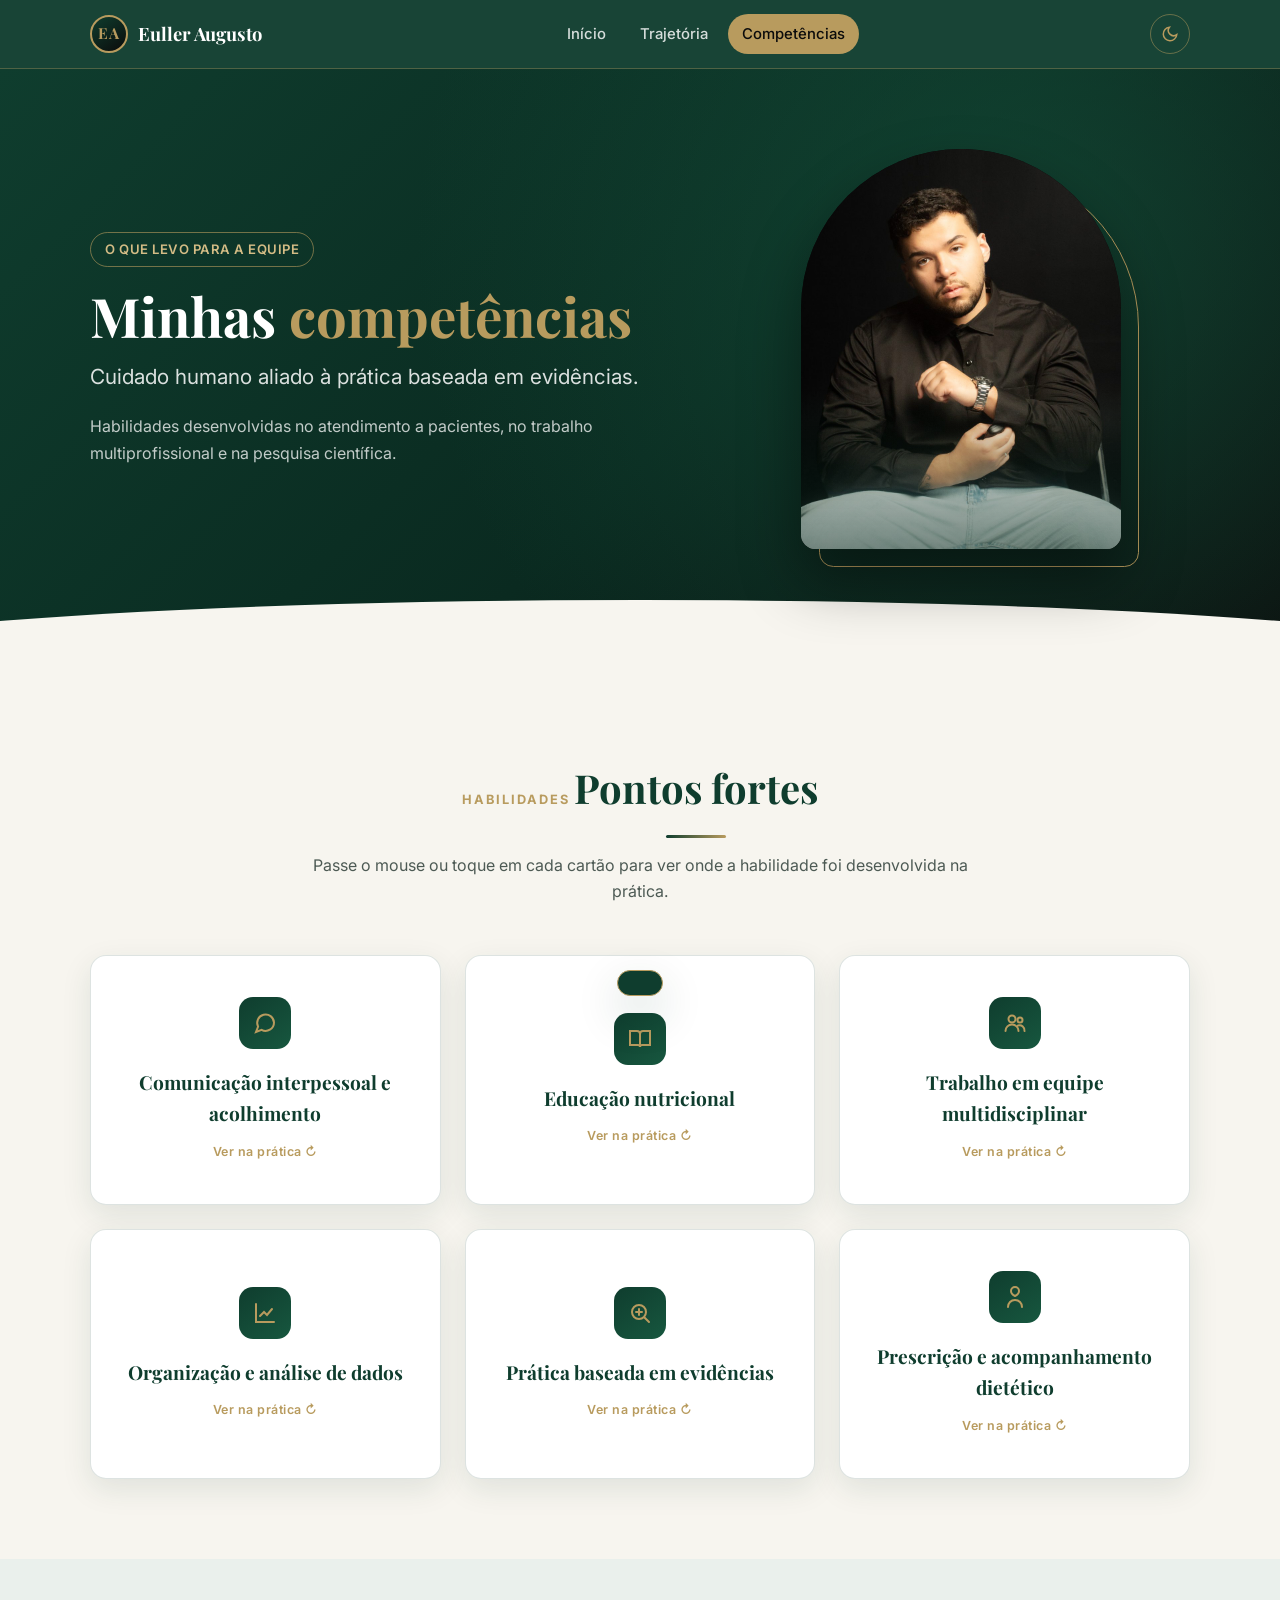
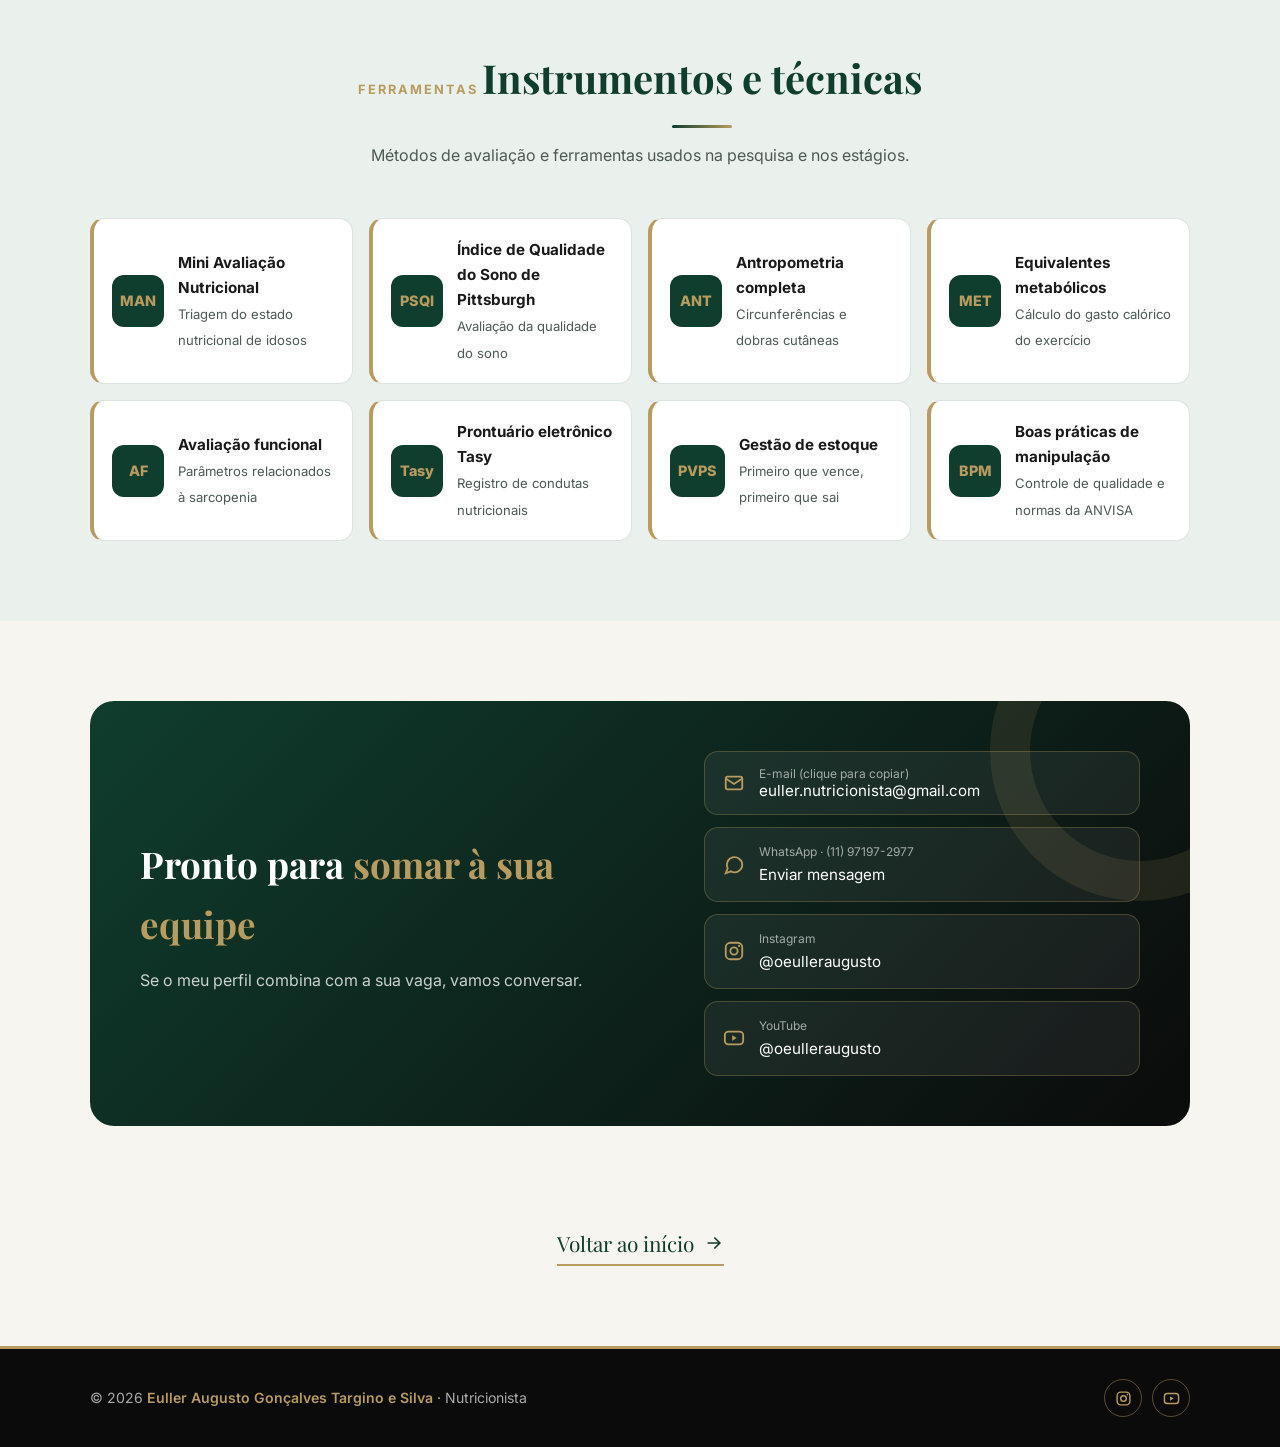
==== commit fece7e89: "versão4: nova foto na página de competências Troca o retrato em preto e branco de corpo inteiro por " ====
--- a/competencias.html
+++ b/competencias.html
@@ -46,7 +46,7 @@
         </div>
         <div class="hero__visual">
           <div class="foto" data-inclinar>
-            <img src="img/euller-competencias.jpg" alt="Retrato em preto e branco de Euller Augusto sentado, de camisa social" width="960" height="1200">
+            <img src="img/euller-competencias.jpg" alt="Retrato de Euller Augusto de camisa social preta, ajustando o punho" width="960" height="1200">
           </div>
         </div>
       </div>
